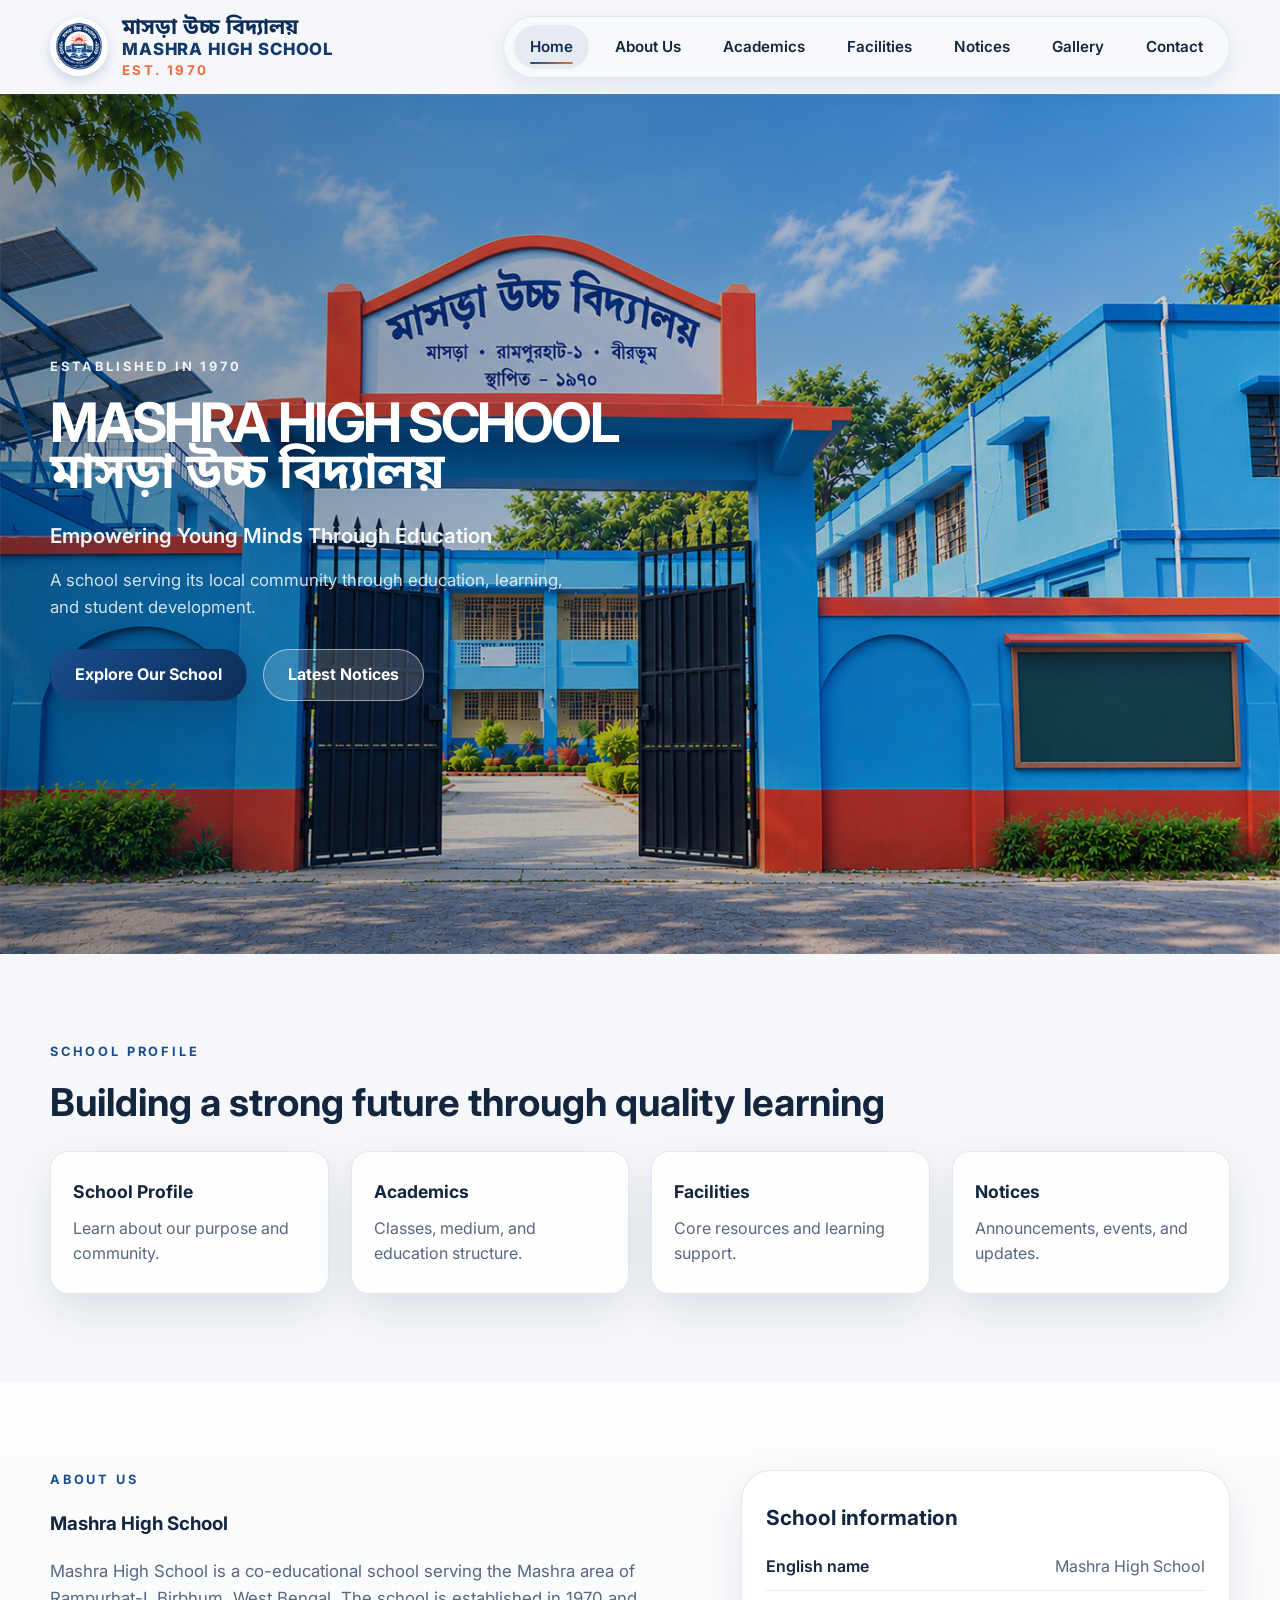
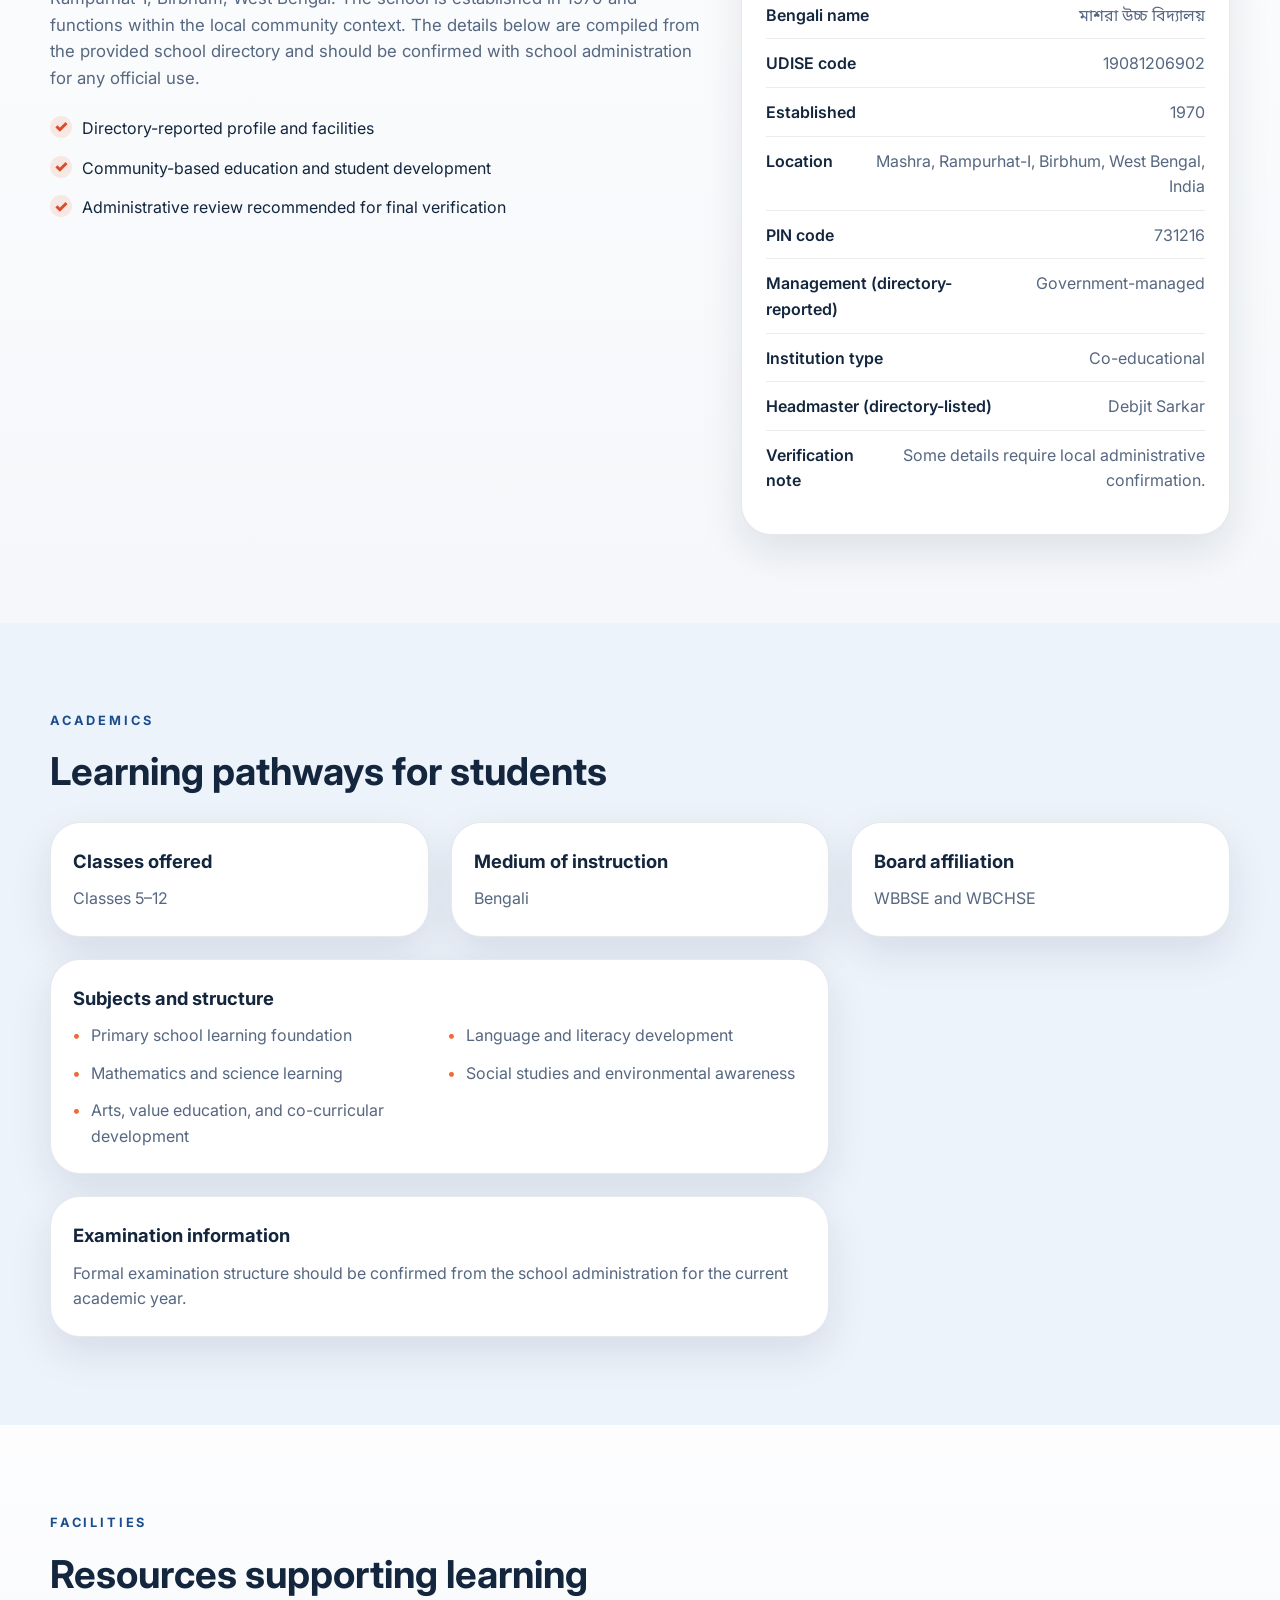
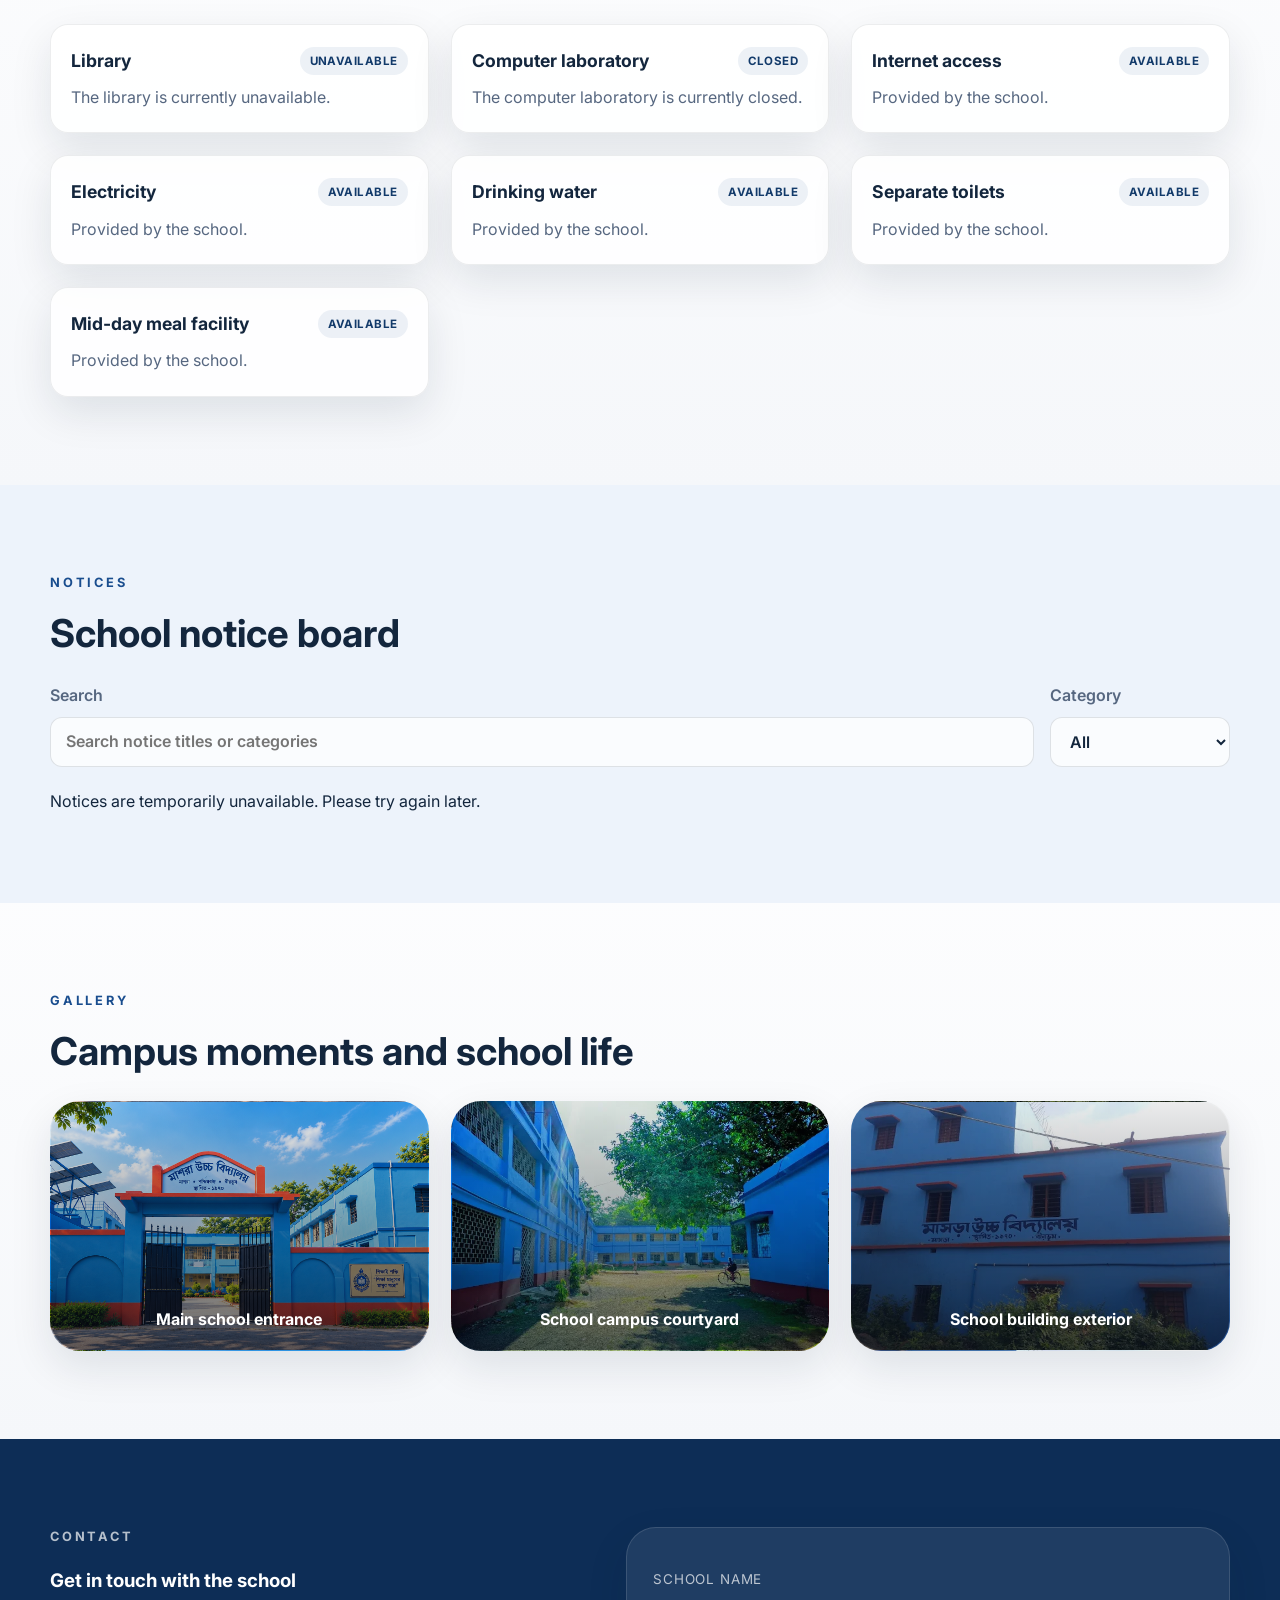
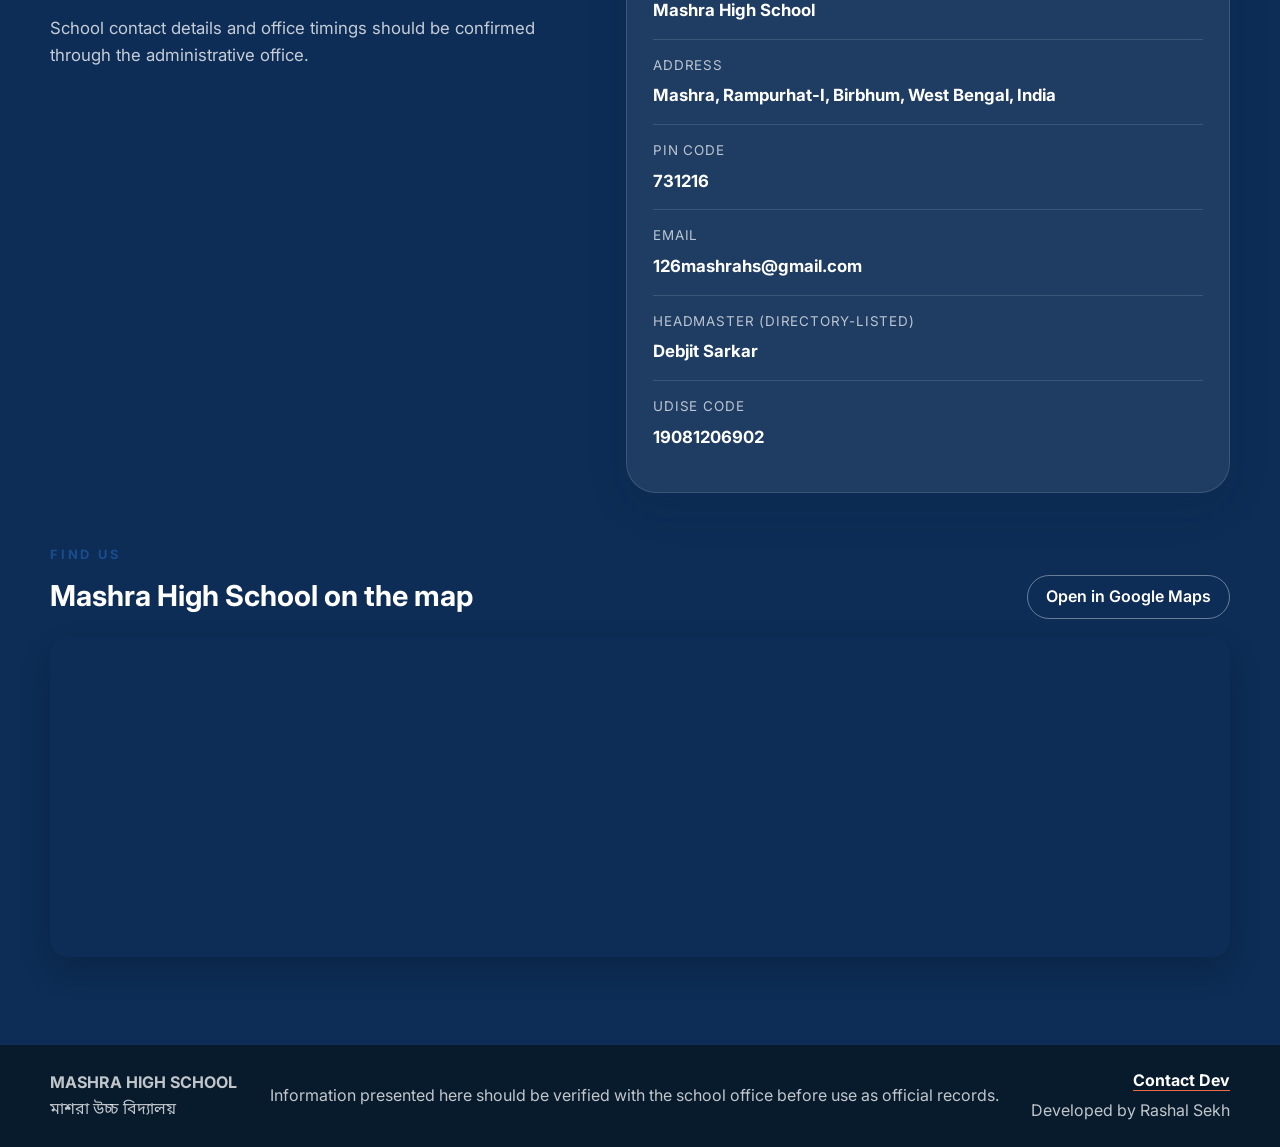
==== index.html @ 0d95f310 "Add files via upload" ====
<!DOCTYPE html>
<html lang="en">
  <head>
    <meta charset="UTF-8" />
    <meta name="viewport" content="width=device-width, initial-scale=1.0" />
    <meta
      name="description"
      content="Mashra High School (মাসড়া উচ্চ বিদ্যালয়) — a responsive school website featuring academics, facilities, notices, gallery, and contact information."
    />
    <title>Mashra High School | মাসড়া উচ্চ বিদ্যালয়</title>
    <link rel="preconnect" href="https://fonts.googleapis.com" />
    <link rel="preconnect" href="https://fonts.gstatic.com" crossorigin />
    <link
      href="https://fonts.googleapis.com/css2?family=Inter:wght@400;500;600;700;800&family=Noto+Sans+Bengali:wght@400;500;600;700;800&display=swap"
      rel="stylesheet"
    />
    <link rel="stylesheet" href="./styles.css" />
    <script src="./school-data.js" defer></script>
    <script src="./script.js" defer></script>
  </head>
  <body>
    <header class="site-header">
      <div class="container nav-shell">
        <a class="brand" href="#top" aria-label="Mashra High School home">
          <img class="logo-mark" src="./logo.png" alt="Mashra High School logo" />
          <div class="brand-copy">
            <span class="school-bengali">মাসড়া উচ্চ বিদ্যালয়</span>
            <span class="school-english">MASHRA HIGH SCHOOL</span>
            <small>EST. 1970</small>
          </div>
        </a>

        <nav class="main-nav" aria-label="Main navigation">
          <a href="#top" class="active">Home</a>
          <a href="#about">About Us</a>
          <a href="#academics">Academics</a>
          <a href="#facilities">Facilities</a>
          <a href="#notices">Notices</a>
          <a href="#gallery">Gallery</a>
          <a href="#contact">Contact</a>
        </nav>

        <button class="menu-toggle" type="button" aria-label="Toggle navigation menu" aria-expanded="false">
          <span></span>
          <span></span>
          <span></span>
        </button>
      </div>
    </header>

    <div class="dock-wrap">
      <nav class="floating-dock" aria-label="Quick navigation" role="navigation">
        <a href="#top" class="active">
          <span class="icon" aria-hidden="true">
            <svg viewBox="0 0 24 24" focusable="false"><path d="M12 3.2 3 11.5h2.6V20h5.2v-5.3h2.4V20h5.2v-8.5H21L12 3.2Z"/></svg>
          </span>
          <span>Home</span>
        </a>
        <a href="#about">
          <span class="icon" aria-hidden="true">
            <svg viewBox="0 0 24 24" focusable="false"><path d="M12 2.8a5.1 5.1 0 1 1 0 10.2A5.1 5.1 0 0 1 12 2.8Zm-7 17.2c.5-3.3 3.6-5.8 7-5.8s6.5 2.5 7 5.8H5Z"/></svg>
          </span>
          <span>About</span>
        </a>
        <a href="#academics">
          <span class="icon" aria-hidden="true">
            <svg viewBox="0 0 24 24" focusable="false"><path d="M4 6.7A2.7 2.7 0 0 1 6.7 4h10.6A2.7 2.7 0 0 1 20 6.7v10.6A2.7 2.7 0 0 1 17.3 20H6.7A2.7 2.7 0 0 1 4 17.3V6.7Zm2 1.6h12v9.4H6V8.3Zm2.3 1.7h7.4v1.7H8.3v-1.7Zm0 3.1h7.4v1.7H8.3v-1.7Z"/></svg>
          </span>
          <span>Academics</span>
        </a>
        <a href="#facilities">
          <span class="icon" aria-hidden="true">
            <svg viewBox="0 0 24 24" focusable="false"><path d="M20 7.5c0-1.8-1.7-3.2-3.8-3.2h-8.4C6.7 4.3 5 5.7 5 7.5v9c0 1.8 1.7 3.2 3.8 3.2h8.4c2.1 0 3.8-1.4 3.8-3.2v-9Zm-8.3 2.1h4.6v1.7h-4.6V9.6Zm0 3.3h7.1v1.7h-7.1v-1.7Z"/></svg>
          </span>
          <span>Facilities</span>
        </a>
        <a href="#notices">
          <span class="icon" aria-hidden="true">
            <svg viewBox="0 0 24 24" focusable="false"><path d="M4 6.5A2.5 2.5 0 0 1 6.5 4h11A2.5 2.5 0 0 1 20 6.5v7A2.5 2.5 0 0 1 17.5 16H9l-5 4v-13.5Zm2.5-.5a.5.5 0 0 0-.5.5v7c0 .3.2.5.5.5h11a.5.5 0 0 0 .5-.5v-7a.5.5 0 0 0-.5-.5h-11Zm1.7 2.2h7.6v1.7H8.2V8.2Zm0 3.2h5.6v1.7H8.2v-1.7Z"/></svg>
          </span>
          <span>Notices</span>
        </a>
      </nav>
    </div>

    <main id="top">
      <section class="hero" aria-label="School hero section">
        <div class="hero-overlay"></div>
        <div class="container hero-inner">
          <div class="hero-copy">
            <p class="eyebrow">ESTABLISHED IN 1970</p>
            <h1>MASHRA HIGH SCHOOL</h1>
            <h2>মাসড়া উচ্চ বিদ্যালয়</h2>
            <p class="lead">Empowering Young Minds Through Education</p>
            <p class="summary">
              A school serving its local community through education, learning, and student development.
            </p>
            <div class="hero-actions">
              <a class="btn btn-primary" href="#about">Explore Our School</a>
              <a class="btn btn-secondary" href="#notices">Latest Notices</a>
            </div>
          </div>
        </div>
      </section>

      <section class="section intro">
        <div class="container">
          <div class="section-heading small-gap">
            <p class="eyebrow dark">School profile</p>
            <h3>Building a strong future through quality learning</h3>
          </div>
          <div class="quick-links" id="quick-links"></div>
        </div>
      </section>

      <section id="about" class="section section-panel">
        <div class="container two-column">
          <div>
            <p class="eyebrow dark">About us</p>
            <h3>Mashra High School</h3>
            <p class="description">
              Mashra High School is a co-educational school serving the Mashra area of Rampurhat-I,
              Birbhum, West Bengal. The school is established in 1970 and functions within the local
              community context. The details below are compiled from the provided school directory and
              should be confirmed with school administration for any official use.
            </p>
            <ul class="check-list">
              <li>Directory-reported profile and facilities</li>
              <li>Community-based education and student development</li>
              <li>Administrative review recommended for final verification</li>
            </ul>
          </div>
          <div class="info-card">
            <h4>School information</h4>
            <div id="info-table" class="info-table"></div>
          </div>
        </div>
      </section>

      <section id="academics" class="section alt-bg">
        <div class="container">
          <div class="section-heading">
            <p class="eyebrow dark">Academics</p>
            <h3>Learning pathways for students</h3>
          </div>
          <div class="academics-grid">
            <article class="mini-panel">
              <h4>Classes offered</h4>
              <p id="classes-offered">To be verified</p>
            </article>
            <article class="mini-panel">
              <h4>Medium of instruction</h4>
              <p id="medium-of-instruction">To be verified</p>
            </article>
            <article class="mini-panel">
              <h4>Board affiliation</h4>
              <p id="board-affiliation">To be verified</p>
            </article>
            <article class="mini-panel wide-panel">
              <h4>Subjects and structure</h4>
              <ul id="subjects-list" class="subject-list"></ul>
            </article>
            <article class="mini-panel wide-panel">
              <h4>Examination information</h4>
              <p id="exam-info">To be verified.</p>
            </article>
          </div>
        </div>
      </section>

      <section id="facilities" class="section section-panel">
        <div class="container">
          <div class="section-heading">
            <p class="eyebrow dark">Facilities</p>
            <h3>Resources supporting learning</h3>
          </div>
          <div id="facility-list" class="facility-list"></div>
        </div>
      </section>

      <section id="notices" class="section alt-bg">
        <div class="container">
          <div class="section-heading notice-title-row">
            <div>
              <p class="eyebrow dark">Notices</p>
              <h3>School notice board</h3>
            </div>
          </div>

          <div class="notice-toolbar">
            <label class="search-box" aria-label="Search notices">
              <span>Search</span>
              <input id="notice-search" type="search" placeholder="Search notice titles or categories" />
            </label>
            <label class="filter-box" aria-label="Filter notices by category">
              <span>Category</span>
              <select id="notice-category">
                <option value="All">All</option>
              </select>
            </label>
          </div>

          <div id="notices-list" class="notice-list" aria-live="polite"></div>
        </div>
      </section>

      <section id="gallery" class="section section-panel">
        <div class="container">
          <div class="section-heading">
            <p class="eyebrow dark">Gallery</p>
            <h3>Campus moments and school life</h3>
          </div>
          <div id="gallery-grid" class="gallery-grid"></div>
        </div>
      </section>

      <section id="contact" class="section contact-section">
        <div class="container contact-grid">
          <div>
            <p class="eyebrow dark">Contact</p>
            <h3>Get in touch with the school</h3>
            <p class="description">
              School contact details and office timings should be confirmed through the administrative office.
            </p>
          </div>
          <div class="contact-card">
            <div class="contact-item">
              <span class="label">School name</span>
              <strong>Mashra High School</strong>
            </div>
            <div class="contact-item">
              <span class="label">Address</span>
              <strong>Mashra, Rampurhat-I, Birbhum, West Bengal, India</strong>
            </div>
            <div class="contact-item">
              <span class="label">PIN code</span>
              <strong>731216</strong>
            </div>
            <div class="contact-item">
              <span class="label">Email</span>
              <strong><a href="mailto:126mashrahs@gmail.com">126mashrahs@gmail.com</a></strong>
            </div>
            <div class="contact-item">
              <span class="label">Headmaster (directory-listed)</span>
              <strong>Debjit Sarkar</strong>
            </div>
            <div class="contact-item">
              <span class="label">UDISE code</span>
              <strong>19081206902</strong>
            </div>
          </div>
        </div>
        <div class="container map-preview">
          <div class="map-preview-heading">
            <div>
              <p class="eyebrow dark">Find us</p>
              <h4>Mashra High School on the map</h4>
            </div>
            <a
              class="map-directions"
              href="https://www.google.com/maps/place/Mashra+High+School/@24.132332,87.6732507,17z/"
              target="_blank"
              rel="noopener noreferrer"
            >
              Open in Google Maps
            </a>
          </div>
          <iframe
            class="map-frame"
            src="https://maps.google.com/maps?q=24.132332,87.6732507&z=17&output=embed"
            title="Map showing Mashra High School"
            loading="lazy"
            referrerpolicy="no-referrer-when-downgrade"
            allowfullscreen
          ></iframe>
        </div>
      </section>
    </main>

    <footer class="site-footer">
      <div class="container footer-inner">
        <div>
          <strong>MASHRA HIGH SCHOOL</strong>
          <span>মাশরা উচ্চ বিদ্যালয়</span>
        </div>
        <p>Information presented here should be verified with the school office before use as official records.</p>
        <div class="footer-credit">
          <a href="https://rashal-dev.pages.dev" target="_blank" rel="noopener noreferrer">Contact Dev</a>
          <span>Developed by Rashal Sekh</span>
        </div>
      </div>
    </footer>

    <div id="lightbox" class="lightbox" aria-hidden="true">
      <button class="lightbox-close" type="button" aria-label="Close image view">×</button>
      <img src="" alt="School gallery view" />
    </div>
  </body>
</html>
---- styles.css ----
:root {
  --primary-900: #0d2d56;
  --primary-800: #123a6a;
  --primary-700: #194d8e;
  --primary-600: #1f5da4;
  --accent: #ef6b3d;
  --accent-deep: #db4d2a;
  --navy-soft: #eaf1fb;
  --surface: rgba(255, 255, 255, 0.86);
  --surface-strong: #ffffff;
  --ink: #13263d;
  --muted: #566780;
  --line: rgba(15, 35, 61, 0.1);
  --shadow-soft: 0 14px 30px rgba(17, 38, 62, 0.12);
  --shadow-card: 0 16px 42px rgba(10, 27, 48, 0.1);
  --radius-lg: 30px;
  --radius-md: 18px;
  --radius-sm: 12px;
  --max-width: 1180px;
}

* {
  box-sizing: border-box;
}

html {
  scroll-behavior: smooth;
}

@media (prefers-reduced-motion: reduce) {
  html {
    scroll-behavior: auto;
  }

  *,
  *::before,
  *::after {
    animation-duration: 0.01ms !important;
    animation-iteration-count: 1 !important;
    transition-duration: 0.01ms !important;
  }
}

body {
  margin: 0;
  font-family: 'Inter', 'Noto Sans Bengali', sans-serif;
  color: var(--ink);
  background: #f5f7fb;
  line-height: 1.6;
}

a {
  color: inherit;
  text-decoration: none;
}

img {
  max-width: 100%;
  display: block;
}

button,
input,
select {
  font: inherit;
}

.container {
  width: min(var(--max-width), calc(100% - 32px));
  margin: 0 auto;
}

.site-header {
  position: sticky;
  top: 0;
  z-index: 50;
  background: transparent;
  backdrop-filter: none;
  -webkit-backdrop-filter: none;
  border-bottom: none;
}

.nav-shell {
  display: flex;
  align-items: center;
  justify-content: space-between;
  gap: 24px;
  min-height: 94px;
}

.brand {
  display: inline-flex;
  align-items: center;
  gap: 14px;
  min-width: 0;
}

.logo-mark {
  width: 58px;
  height: 58px;
  flex: 0 0 58px;
  border-radius: 50%;
  object-fit: cover;
  box-shadow: 0 4px 12px rgba(13, 45, 86, 0.18);
}

.brand-copy {
  display: flex;
  flex-direction: column;
  line-height: 1.1;
  min-width: 0;
}

.school-bengali {
  font-family: 'Noto Sans Bengali', sans-serif;
  color: var(--primary-900);
  font-weight: 700;
  font-size: clamp(0.9rem, 0.75rem + 0.9vw, 1.35rem);
}

.school-english {
  letter-spacing: 0.05em;
  color: var(--primary-800);
  font-weight: 800;
  font-size: clamp(0.7rem, 0.58rem + 0.6vw, 1.05rem);
}

.brand-copy small {
  color: var(--accent);
  font-weight: 700;
  letter-spacing: 0.18em;
  margin-top: 4px;
}

.main-nav {
  display: flex;
  align-items: center;
  justify-content: center;
  gap: 10px;
  flex-wrap: wrap;
  background: rgba(255,255,255,0.32);
  border: 1px solid rgba(68, 95, 146, 0.12);
  border-radius: 999px;
  padding: 8px 10px;
  box-shadow: 0 8px 24px rgba(13, 45, 86, 0.09);
}

.main-nav a {
  position: relative;
  padding: 10px 16px;
  border-radius: 999px;
  font-size: 0.95rem;
  font-weight: 600;
  color: var(--ink);
  transition: all 0.2s ease;
}

.main-nav a:hover,
.main-nav a:focus-visible,
.main-nav a.active {
  background: rgba(22, 68, 120, 0.08);
  color: var(--primary-900);
}

.main-nav a.active::after {
  content: '';
  position: absolute;
  left: 16px;
  right: 16px;
  bottom: 5px;
  height: 2px;
  border-radius: 999px;
  background: linear-gradient(90deg, var(--primary-700), var(--accent));
}

.menu-toggle {
  display: none;
  background: rgba(255,255,255,0.3);
  border: 1px solid rgba(26, 44, 63, 0.12);
  border-radius: 12px;
  width: 48px;
  height: 48px;
  align-items: center;
  justify-content: center;
  flex-direction: column;
  gap: 5px;
  cursor: pointer;
}

.menu-toggle span {
  display: block;
  width: 22px;
  height: 2px;
  border-radius: 999px;
  background: var(--primary-900);
}

.dock-wrap {
  position: relative;
  z-index: 40;
  margin-top: 0;
  display: none;
}

.floating-dock {
  width: min(var(--max-width), calc(100% - 32px));
  margin: 0 auto;
  background: rgba(255,255,255,0.88);
  border: 1px solid rgba(17, 36, 60, 0.08);
  border-radius: 999px;
  box-shadow: var(--shadow-soft);
  display: flex;
  align-items: center;
  justify-content: center;
  gap: 12px;
  padding: 12px 16px;
  backdrop-filter: blur(12px);
  -webkit-backdrop-filter: blur(12px);
}

.floating-dock a {
  display: inline-flex;
  align-items: center;
  gap: 10px;
  padding: 10px 16px;
  border-radius: 999px;
  font-weight: 600;
  color: var(--ink);
  transition: all 0.2s ease;
}

.floating-dock a:hover,
.floating-dock a:focus-visible,
.floating-dock a.active {
  background: rgba(25, 77, 142, 0.08);
  color: var(--primary-900);
}

.floating-dock .icon {
  display: inline-flex;
  width: 20px;
  height: 20px;
}

.floating-dock svg {
  width: 100%;
  height: 100%;
  fill: currentColor;
}

.hero {
  position: relative;
  min-height: 860px;
  display: flex;
  align-items: center;
  background-image: url('./hero0.png');
  background-size: cover;
  background-position: center center;
  background-repeat: no-repeat;
  box-shadow: inset 0 0 0 1px rgba(255,255,255,0.12);
}

.hero-overlay {
  position: absolute;
  inset: 0;
  background: linear-gradient(90deg, rgba(4, 18, 30, 0.45) 0%, rgba(9, 23, 39, 0.30) 35%, rgba(9, 23, 39, 0.18) 100%);
}

.hero-inner {
  position: relative;
  z-index: 1;
  display: flex;
  align-items: center;
  padding-top: 90px;
  padding-bottom: 80px;
}

.hero-copy {
  max-width: 610px;
  color: #fff;
}

.eyebrow {
  margin: 0 0 18px;
  font-size: 0.8rem;
  letter-spacing: 0.22em;
  font-weight: 700;
  color: rgba(255,255,255,0.9);
  text-transform: uppercase;
}

.eyebrow.dark {
  color: var(--primary-700);
}

.hero-copy h1 {
  margin: 0;
  font-size: clamp(2.55rem, 1.8rem + 2vw, 5rem);
  line-height: 0.98;
  letter-spacing: -0.05em;
}

.hero-copy h2 {
  margin: 0 0 18px;
  font-family: 'Noto Sans Bengali', sans-serif;
  font-size: clamp(2rem, 1.5rem + 2vw, 4rem);
  letter-spacing: -0.02em;
  line-height: 1.08;
}

.lead {
  margin: 0;
  font-size: clamp(1.05rem, 1rem + 0.35vw, 1.7rem);
  font-weight: 600;
  color: rgba(255,255,255,0.95);
}

.summary {
  margin: 14px 0 28px;
  max-width: 540px;
  font-size: 1.05rem;
  color: rgba(255,255,255,0.82);
}

.hero-actions {
  display: flex;
  align-items: center;
  gap: 16px;
  flex-wrap: wrap;
}

.btn {
  display: inline-flex;
  align-items: center;
  justify-content: center;
  min-height: 52px;
  padding: 0 24px;
  border-radius: 999px;
  font-weight: 700;
  border: 1px solid transparent;
  transition: transform 0.2s ease, box-shadow 0.2s ease;
}

.btn:hover,
.btn:focus-visible {
  transform: translateY(-1px);
}

.btn-primary {
  background: linear-gradient(135deg, var(--primary-700), var(--primary-900));
  color: white;
  box-shadow: 0 14px 30px rgba(16, 46, 79, 0.27);
}

.btn-secondary {
  background: rgba(255,255,255,0.16);
  border-color: rgba(255,255,255,0.52);
  color: white;
}

.section {
  padding: 88px 0;
}

.section-panel {
  background: linear-gradient(180deg, rgba(255,255,255,0.72), rgba(245,247,250,0.9));
}

.alt-bg {
  background: #edf3fb;
}

.section-heading {
  margin-bottom: 28px;
}

.section-heading h3 {
  margin: 0;
  font-size: clamp(2rem, 1.6rem + 1vw, 2.8rem);
  line-height: 1.15;
}

.small-gap {
  margin-bottom: 26px;
}

.quick-links {
  display: grid;
  grid-template-columns: repeat(4, minmax(0, 1fr));
  gap: 22px;
}

.quick-card {
  background: rgba(255,255,255,0.84);
  border: 1px solid var(--line);
  border-radius: var(--radius-md);
  padding: 26px 22px;
  box-shadow: var(--shadow-card);
}

.quick-card h4 {
  margin: 0 0 10px;
  font-size: 1.1rem;
}

.quick-card p {
  margin: 0;
  color: var(--muted);
}

.two-column {
  display: grid;
  grid-template-columns: 1.15fr 0.85fr;
  gap: 30px;
  align-items: start;
}

.description {
  color: var(--muted);
  font-size: 1.05rem;
}

.check-list {
  margin: 24px 0 0;
  padding: 0;
  list-style: none;
  display: grid;
  gap: 14px;
}

.check-list li {
  display: flex;
  align-items: flex-start;
  gap: 10px;
  color: var(--ink);
}

.check-list li::before {
  content: '✓';
  display: inline-flex;
  width: 22px;
  height: 22px;
  justify-content: center;
  align-items: center;
  border-radius: 50%;
  font-weight: 900;
  background: rgba(239, 107, 61, 0.12);
  color: var(--accent-deep);
}

.info-card,
.mini-panel,
.contact-card {
  background: var(--surface-strong);
  border: 1px solid var(--line);
  border-radius: var(--radius-lg);
  box-shadow: var(--shadow-card);
}

.info-card {
  padding: 30px 24px;
}

.info-card h4 {
  margin: 0 0 20px;
  font-size: 1.3rem;
}

.info-table {
  display: grid;
  gap: 12px;
}

.info-row {
  display: grid;
  grid-template-columns: 1fr auto;
  gap: 16px;
  padding-bottom: 10px;
  border-bottom: 1px solid rgba(18, 23, 34, 0.08);
}

.info-row:last-child {
  border-bottom: none;
}

.info-row .label {
  font-weight: 600;
  color: var(--ink);
}

.info-row .value {
  text-align: right;
  color: var(--muted);
}

.academics-grid {
  display: grid;
  grid-template-columns: repeat(3, minmax(0, 1fr));
  gap: 22px;
}

.mini-panel {
  padding: 24px 22px;
}

.mini-panel h4 {
  margin: 0 0 10px;
  font-size: 1.15rem;
}

.mini-panel p,
.mini-panel li {
  margin: 0;
  color: var(--muted);
}

.wide-panel {
  grid-column: span 2;
}

.subject-list {
  list-style: none;
  padding: 0;
  margin: 0;
  display: grid;
  grid-template-columns: repeat(2, minmax(0, 1fr));
  gap: 12px 16px;
}

.subject-list li {
  position: relative;
  padding-left: 18px;
}

.subject-list li::before {
  content: '•';
  position: absolute;
  left: 0;
  color: var(--accent);
  font-weight: 800;
}

.facility-list {
  display: grid;
  grid-template-columns: repeat(3, minmax(0, 1fr));
  gap: 22px;
}

.facility-item {
  background: rgba(255,255,255,0.85);
  border: 1px solid rgba(16, 28, 43, 0.08);
  border-radius: var(--radius-md);
  padding: 22px 20px;
  box-shadow: var(--shadow-card);
}

.facility-item .topline {
  display: flex;
  align-items: center;
  justify-content: space-between;
  gap: 12px;
  margin-bottom: 10px;
}

.facility-item h4 {
  margin: 0;
  font-size: 1.1rem;
}

.status-badge {
  display: inline-flex;
  align-items: center;
  justify-content: center;
  min-height: 28px;
  padding: 0 10px;
  border-radius: 999px;
  background: rgba(25, 77, 142, 0.08);
  color: var(--primary-800);
  font-size: 0.72rem;
  font-weight: 700;
  letter-spacing: 0.04em;
  text-transform: uppercase;
}

.facility-item p {
  margin: 0;
  color: var(--muted);
}

.notice-title-row {
  display: flex;
  justify-content: space-between;
  align-items: center;
  gap: 18px;
}

.notice-toolbar {
  display: flex;
  align-items: flex-end;
  gap: 16px;
  flex-wrap: wrap;
  margin-bottom: 22px;
}

.search-box,
.filter-box {
  display: flex;
  flex-direction: column;
  gap: 8px;
  color: var(--muted);
  font-weight: 600;
}

.search-box {
  flex: 1;
  min-width: min(100%, 280px);
}

.filter-box {
  min-width: 180px;
}

.search-box input,
.filter-box select {
  width: 100%;
  min-height: 50px;
  border: 1px solid rgba(17, 36, 52, 0.12);
  border-radius: 12px;
  padding: 0 15px;
  background: rgba(255,255,255,0.7);
  color: var(--ink);
}

.search-box input:focus,
.filter-box select:focus,
.menu-toggle:focus-visible,
.main-nav a:focus-visible,
.btn:focus-visible,
.lightbox-close:focus-visible,
.gallery-item:focus-visible {
  outline: 3px solid rgba(31, 93, 164, 0.25);
  outline-offset: 2px;
}

.notice-list {
  display: grid;
  gap: 16px;
}

.notice-empty {
  background: rgba(255,255,255,0.78);
  border: 1px dashed rgba(17, 36, 52, 0.18);
  border-radius: var(--radius-md);
  padding: 28px;
  text-align: center;
  color: var(--muted);
  font-weight: 600;
}

.notice-item {
  background: rgba(255,255,255,0.8);
  border: 1px solid rgba(17, 36, 52, 0.08);
  border-radius: 18px;
  box-shadow: var(--shadow-card);
  padding: 22px 20px;
}

.notice-meta {
  display: flex;
  align-items: center;
  justify-content: space-between;
  gap: 12px;
  flex-wrap: wrap;
  margin-bottom: 10px;
}

.notice-category {
  display: inline-flex;
  align-items: center;
  min-height: 28px;
  padding: 0 10px;
  border-radius: 999px;
  background: rgba(239, 107, 61, 0.1);
  color: var(--accent-deep);
  font-size: 0.72rem;
  font-weight: 700;
  letter-spacing: 0.04em;
  text-transform: uppercase;
}

.notice-date {
  color: var(--muted);
  font-size: 0.85rem;
  font-weight: 600;
}

.notice-item h4 {
  margin: 0 0 8px;
  font-size: 1.3rem;
}

.notice-item p {
  margin: 0;
  color: var(--muted);
}

.gallery-grid {
  display: grid;
  grid-template-columns: repeat(3, minmax(0, 1fr));
  gap: 22px;
}

.gallery-item {
  position: relative;
  min-height: 250px;
  overflow: hidden;
  border-radius: var(--radius-lg);
  border: 1px solid rgba(16, 28, 43, 0.08);
  background-size: cover;
  background-position: center center;
  box-shadow: var(--shadow-card);
  cursor: pointer;
}

.gallery-item::after {
  content: '';
  position: absolute;
  inset: 0;
  background: linear-gradient(180deg, rgba(8, 14, 25, 0.08), rgba(8, 14, 25, 0.62));
}

.gallery-item span {
  position: absolute;
  left: 20px;
  right: 20px;
  bottom: 18px;
  z-index: 1;
  color: #fff;
  font-weight: 700;
}

.lightbox {
  position: fixed;
  inset: 0;
  display: flex;
  align-items: center;
  justify-content: center;
  padding: 24px;
  background: rgba(3, 10, 18, 0.82);
  opacity: 0;
  visibility: hidden;
  transition: opacity 0.25s ease, visibility 0.25s ease;
  z-index: 200;
}

.lightbox.open {
  opacity: 1;
  visibility: visible;
}

.lightbox img {
  max-width: min(100%, 1040px);
  max-height: 84vh;
  border-radius: 18px;
  box-shadow: 0 28px 60px rgba(0,0,0,0.32);
  background: rgba(255,255,255,0.1);
}

.lightbox-close {
  position: absolute;
  top: 26px;
  right: 26px;
  width: 48px;
  height: 48px;
  border: none;
  border-radius: 50%;
  background: rgba(255,255,255,0.14);
  color: #fff;
  font-size: 2rem;
  cursor: pointer;
}

.contact-section {
  background: var(--primary-900);
  color: white;
}

.contact-grid {
  display: grid;
  grid-template-columns: 0.95fr 1.05fr;
  gap: 30px;
  align-items: start;
}

.contact-grid .eyebrow.dark {
  color: rgba(255,255,255,0.7);
}

.contact-grid .description {
  color: rgba(255,255,255,0.76);
}

.contact-card {
  background: rgba(255,255,255,0.08);
  border-color: rgba(255,255,255,0.12);
  padding: 26px;
}

.contact-item {
  display: grid;
  gap: 6px;
  padding: 15px 0;
  border-bottom: 1px solid rgba(255,255,255,0.12);
}

.contact-item:last-child {
  border-bottom: none;
}

.contact-item .label {
  color: rgba(255,255,255,0.7);
  font-size: 0.84rem;
  letter-spacing: 0.06em;
  text-transform: uppercase;
}

.contact-item strong {
  font-size: 1.05rem;
}

.map-preview {
  margin-top: 52px;
}

.map-preview-heading {
  display: flex;
  align-items: end;
  justify-content: space-between;
  gap: 18px;
  margin-bottom: 18px;
}

.map-preview-heading .eyebrow {
  margin-bottom: 8px;
}

.map-preview-heading h4 {
  margin: 0;
  font-size: clamp(1.3rem, 1rem + 1vw, 1.8rem);
}

.map-directions {
  display: inline-flex;
  align-items: center;
  justify-content: center;
  min-height: 44px;
  padding: 0 18px;
  border: 1px solid rgba(255,255,255,0.38);
  border-radius: 999px;
  color: #fff;
  font-weight: 600;
}

.map-directions:hover,
.map-directions:focus-visible {
  background: rgba(255,255,255,0.12);
}

.map-frame {
  display: block;
  width: 100%;
  height: 320px;
  border: 0;
  border-radius: var(--radius-md);
  box-shadow: 0 14px 30px rgba(0,0,0,0.18);
}

.site-footer {
  background: #081b2d;
  color: rgba(255,255,255,0.75);
  padding: 22px 0;
}

.footer-inner {
  display: flex;
  align-items: center;
  justify-content: space-between;
  gap: 20px;
  flex-wrap: wrap;
}

.footer-inner strong,
.footer-inner span {
  display: block;
}

.footer-credit {
  text-align: right;
}

.footer-credit a {
  display: inline-block;
  margin-bottom: 4px;
  color: #fff;
  font-weight: 700;
  text-decoration: underline;
  text-decoration-color: var(--accent);
  text-underline-offset: 4px;
}

.footer-credit a:hover,
.footer-credit a:focus-visible {
  color: #ffd4c5;
}

@media (max-width: 980px) {
  .main-nav {
    position: absolute;
    top: calc(100% + 12px);
    left: 16px;
    right: 16px;
    display: none;
    flex-direction: column;
    align-items: stretch;
    padding: 10px;
    border-radius: 20px;
    background: rgba(248,250,252,0.96);
  }

  .main-nav.open {
    display: flex;
  }

  .menu-toggle {
    display: inline-flex;
  }

  .floating-dock {
    flex-wrap: wrap;
    border-radius: 26px;
  }

  .quick-links,
  .facility-list,
  .gallery-grid,
  .academics-grid {
    grid-template-columns: repeat(2, minmax(0, 1fr));
  }

  .two-column,
  .contact-grid {
    grid-template-columns: 1fr;
  }
}

@media (max-width: 640px) {
  .nav-shell {
    min-height: 78px;
  }

  .brand {
    gap: 10px;
  }

  .logo-mark {
    width: 48px;
    height: 48px;
  }

  .main-nav a {
    width: 100%;
    text-align: center;
  }

  .hero {
    min-height: 640px;
  }

  .hero-copy {
    max-width: 100%;
  }

  .hero-actions {
    display: grid;
    grid-template-columns: 1fr;
    gap: 12px;
  }

  .btn {
    width: 100%;
  }

  .quick-links,
  .facility-list,
  .gallery-grid,
  .academics-grid,
  .subject-list {
    grid-template-columns: 1fr;
  }

  .wide-panel {
    grid-column: auto;
  }

  .notice-toolbar {
    display: grid;
    grid-template-columns: 1fr;
  }

  .map-preview-heading {
    align-items: flex-start;
    flex-direction: column;
  }

  .footer-credit {
    text-align: left;
  }

  .map-frame {
    height: 260px;
  }

  .floating-dock {
    justify-content: flex-start;
    overflow-x: auto;
    padding: 10px 14px;
  }

  .floating-dock a {
    white-space: nowrap;
  }
}
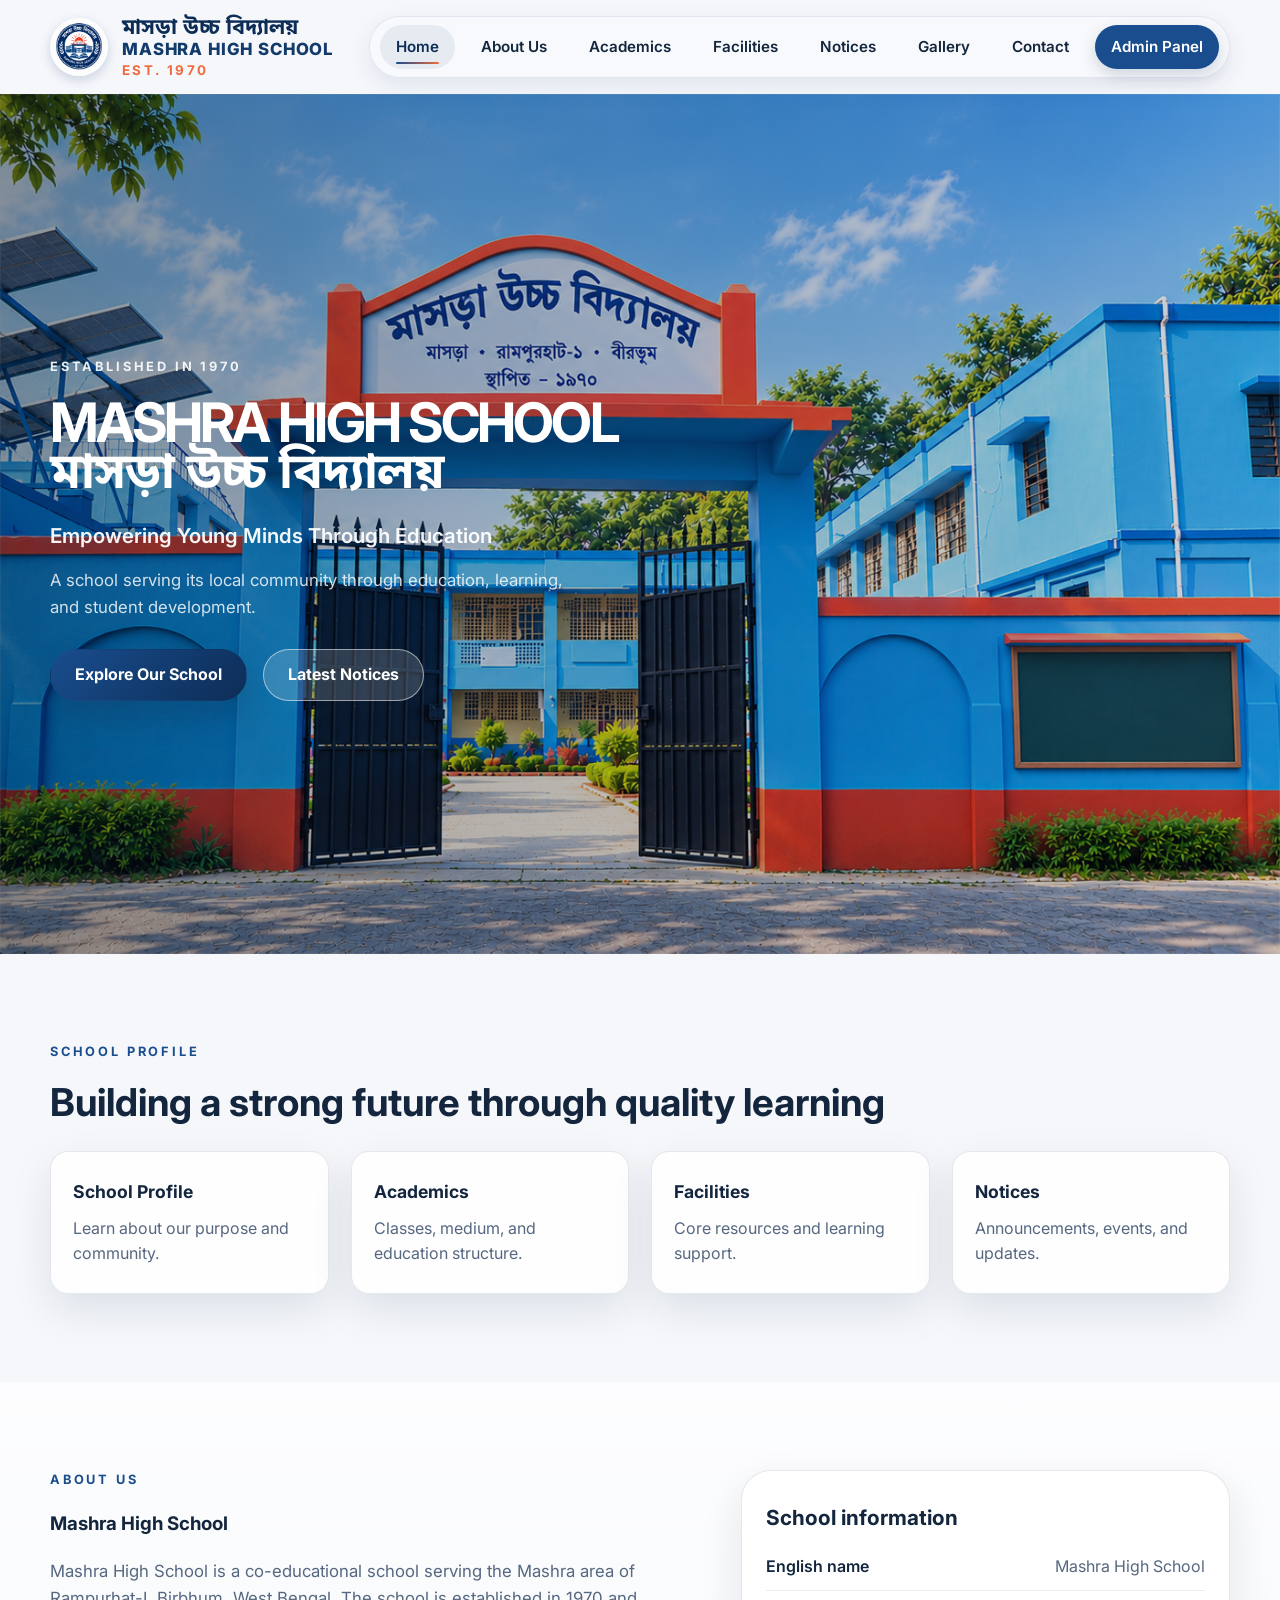
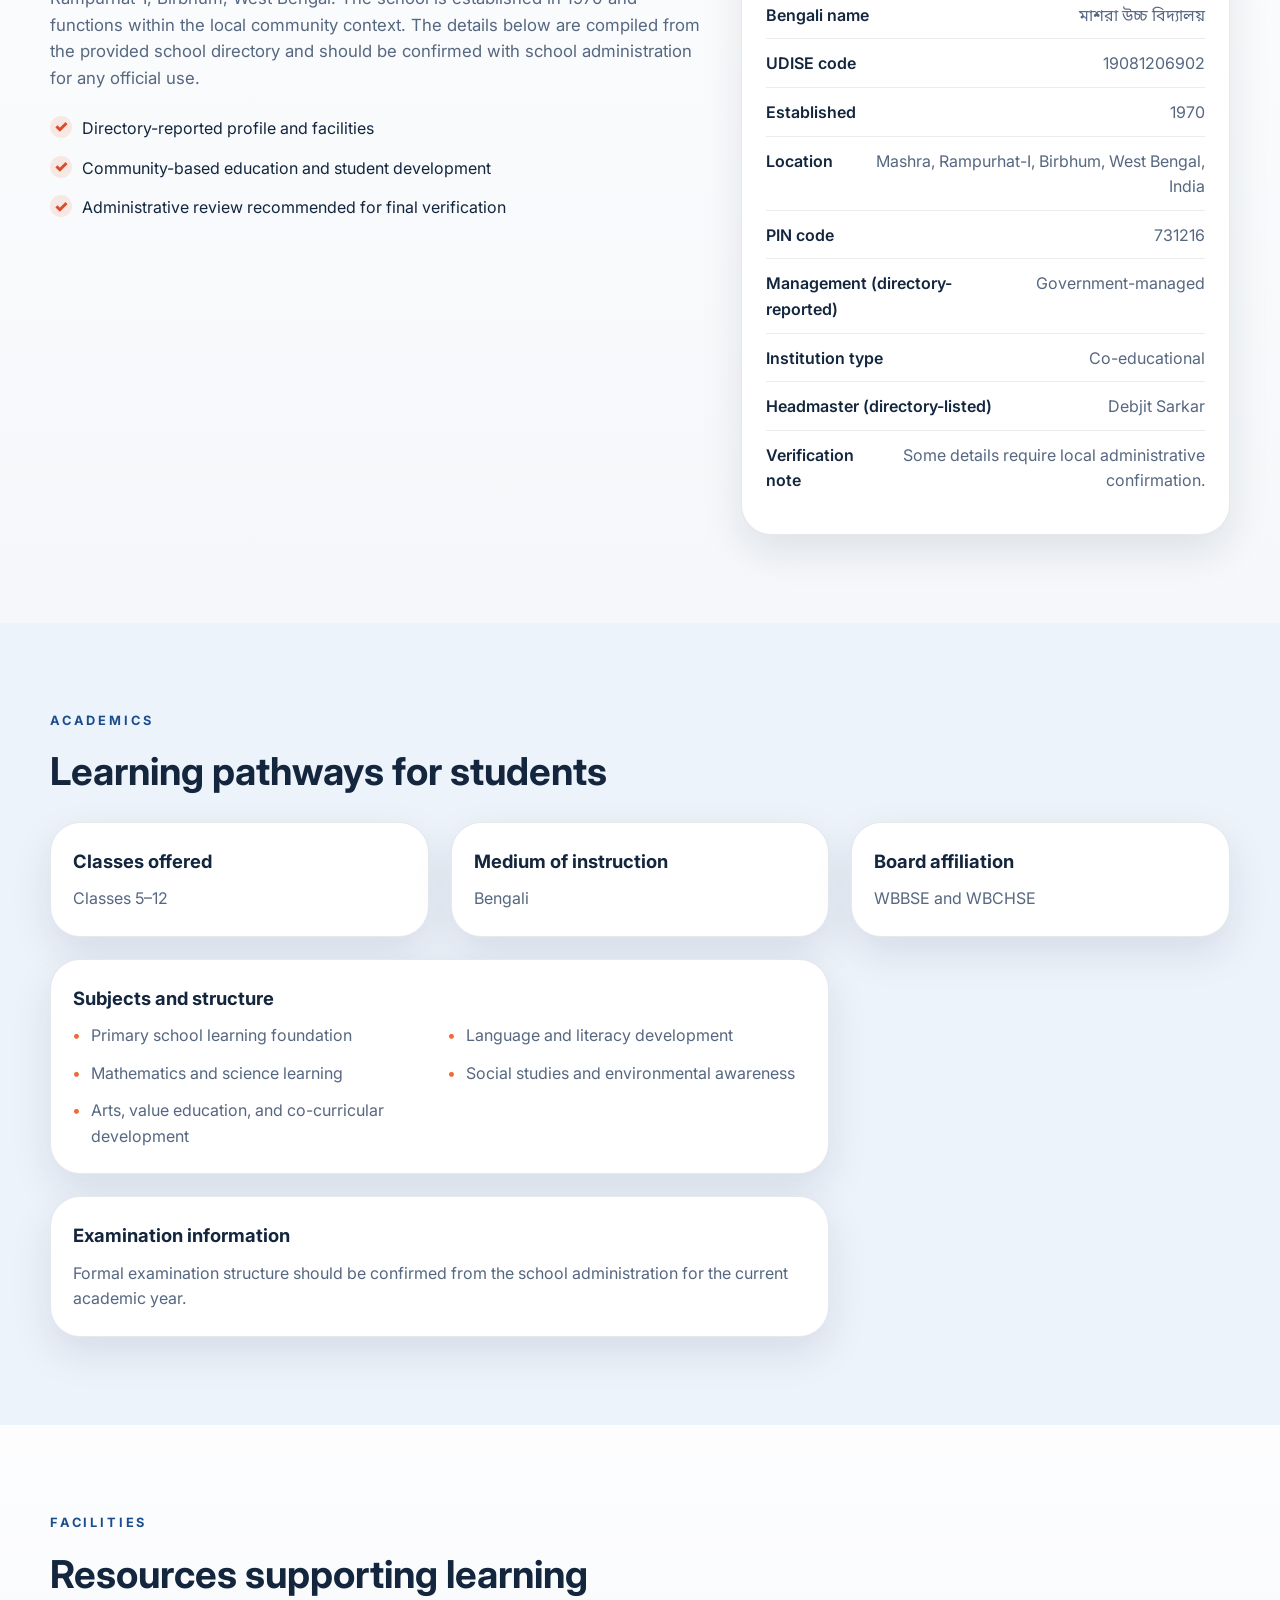
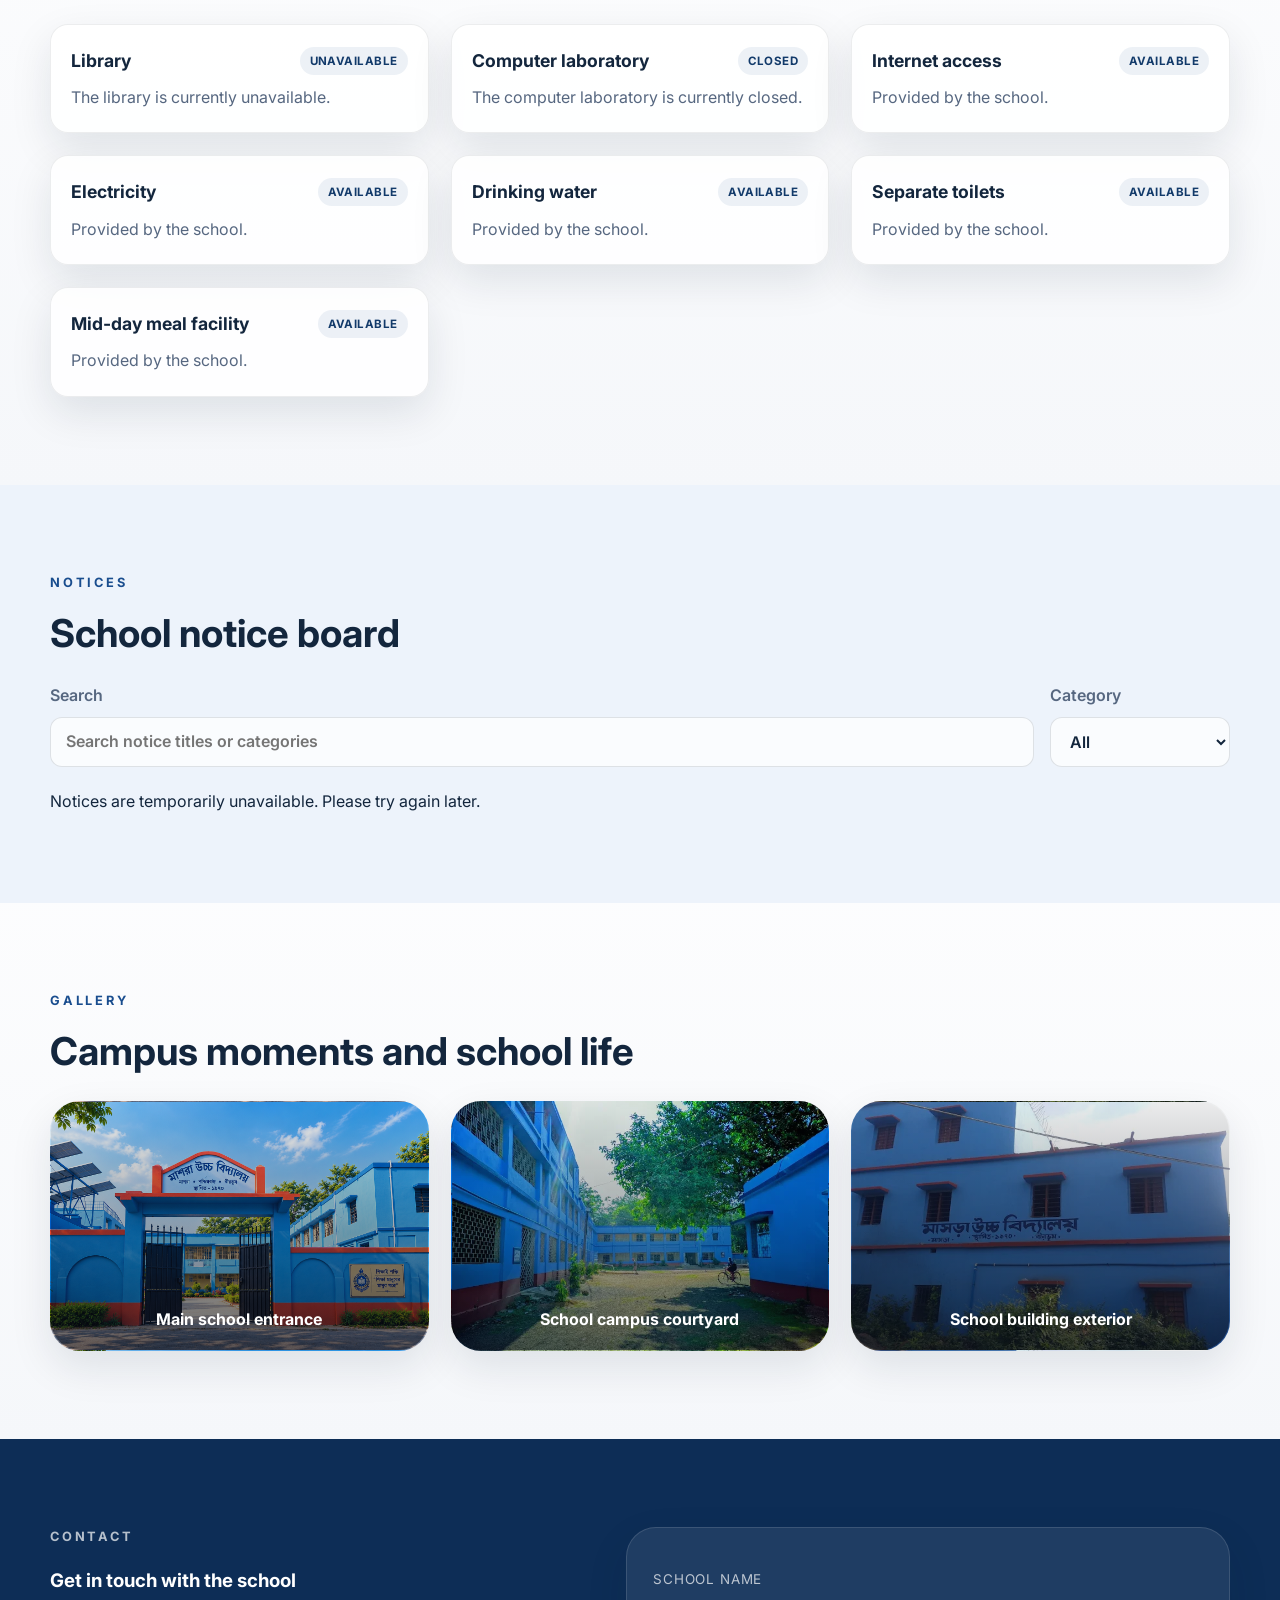
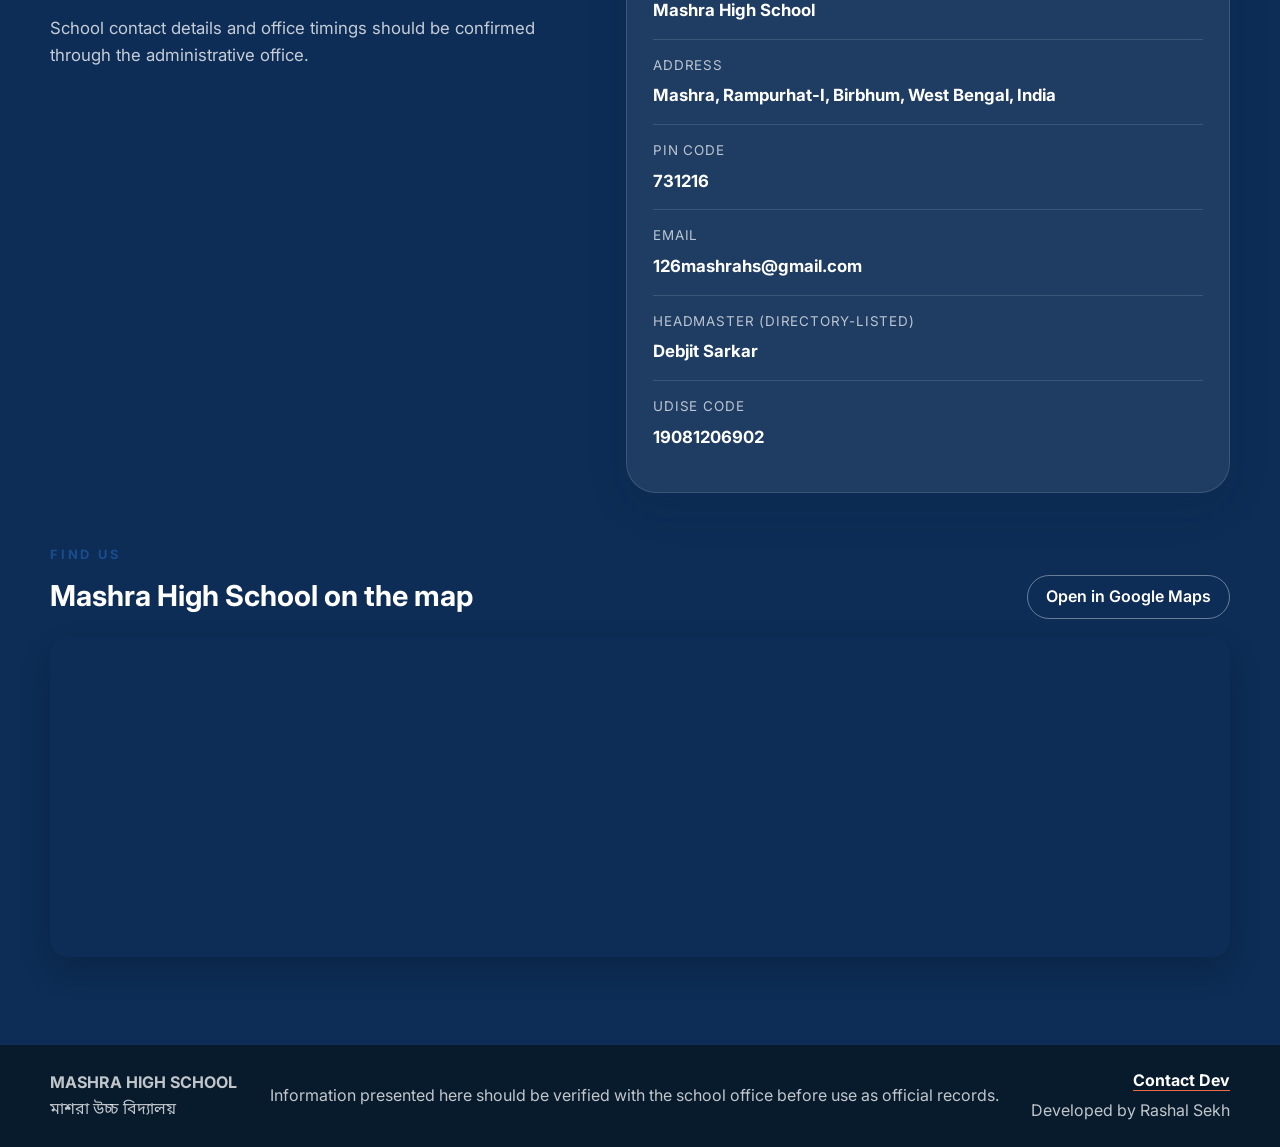
==== commit c44c4c3f: "Add files via upload update the whole project." ====
--- a/index.html
+++ b/index.html
@@ -38,6 +38,7 @@
           <a href="#notices">Notices</a>
           <a href="#gallery">Gallery</a>
           <a href="#contact">Contact</a>
+          <a class="admin-nav-link" href="/admin/login">Admin Panel</a>
         </nav>
 
         <button class="menu-toggle" type="button" aria-label="Toggle navigation menu" aria-expanded="false">
--- a/styles.css
+++ b/styles.css
@@ -173,6 +173,22 @@
   background: linear-gradient(90deg, var(--primary-700), var(--accent));
 }
 
+.main-nav a.admin-nav-link {
+  background: var(--primary-700);
+  color: #fff;
+  box-shadow: 0 6px 16px rgba(13, 45, 86, 0.18);
+}
+
+.main-nav a.admin-nav-link:hover,
+.main-nav a.admin-nav-link:focus-visible {
+  background: var(--primary-900);
+  color: #fff;
+}
+
+.main-nav a.admin-nav-link.active::after {
+  display: none;
+}
+
 .menu-toggle {
   display: none;
   background: rgba(255,255,255,0.3);
